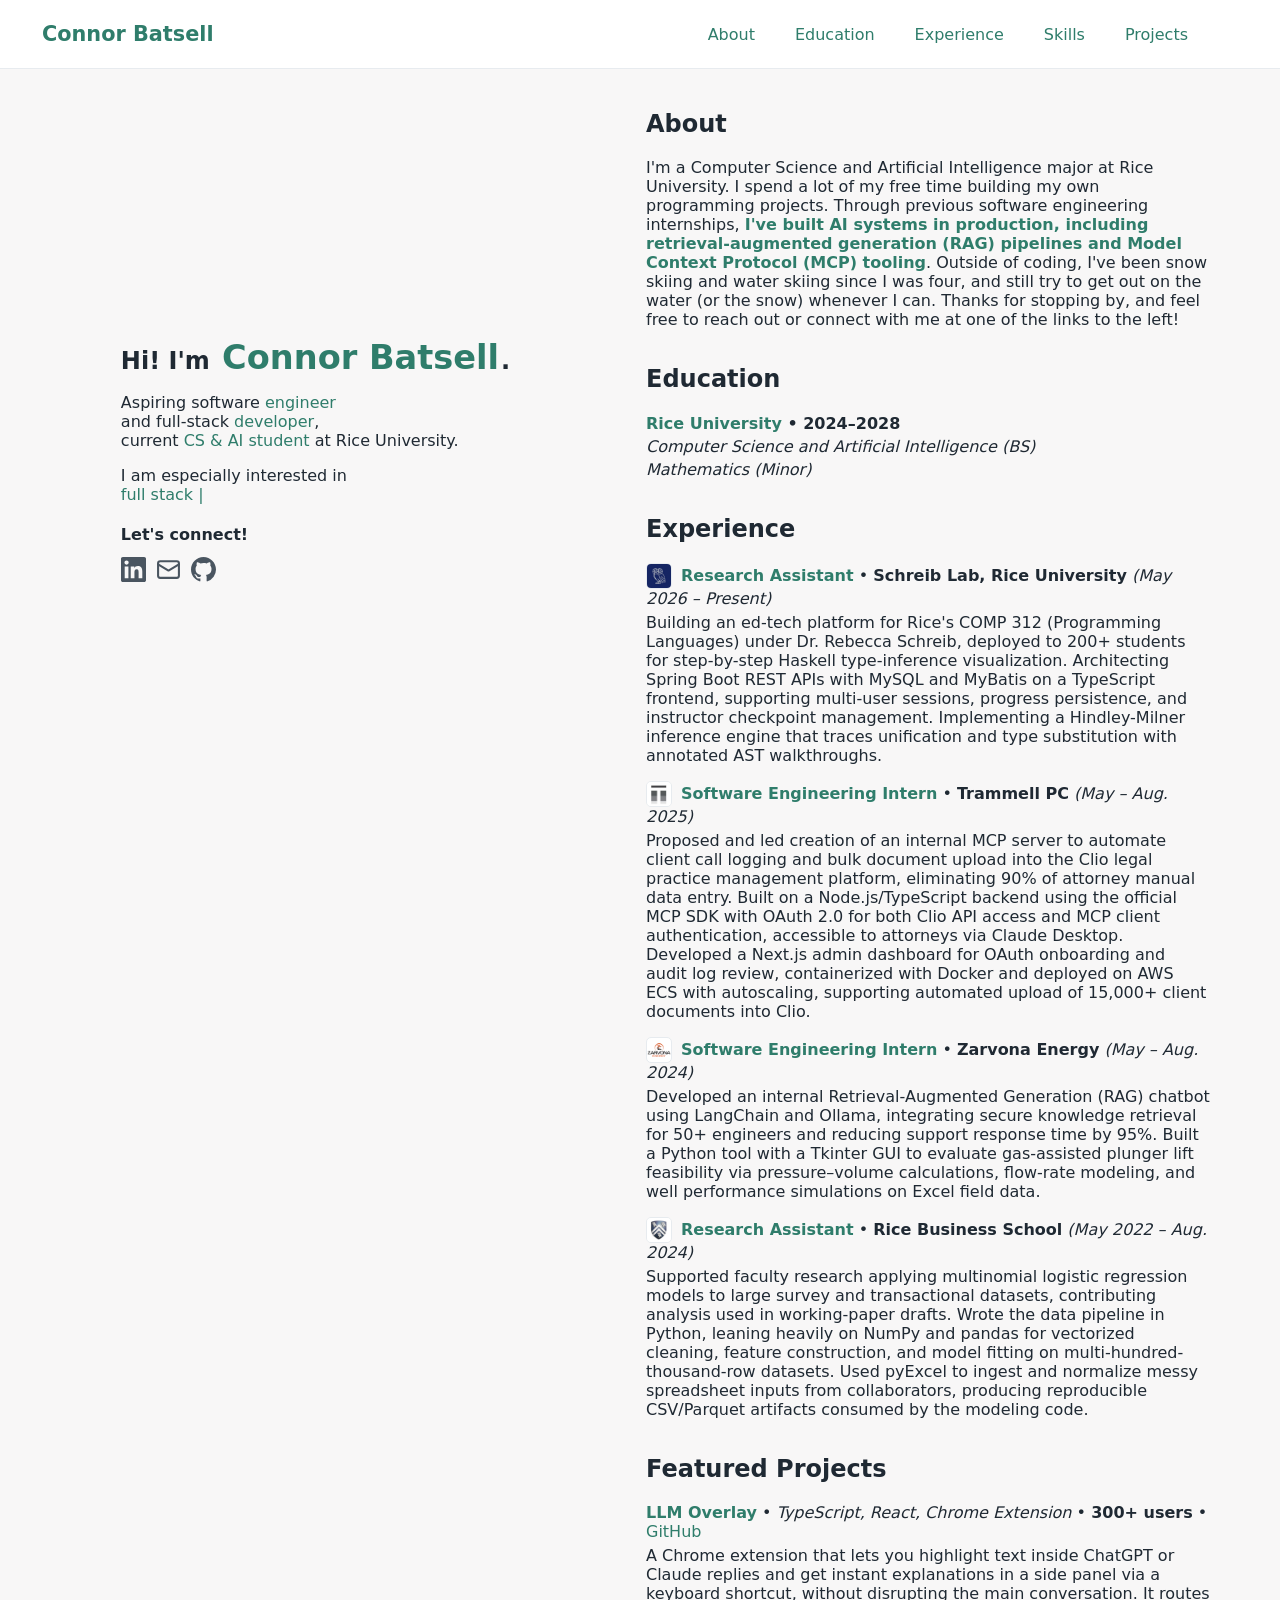
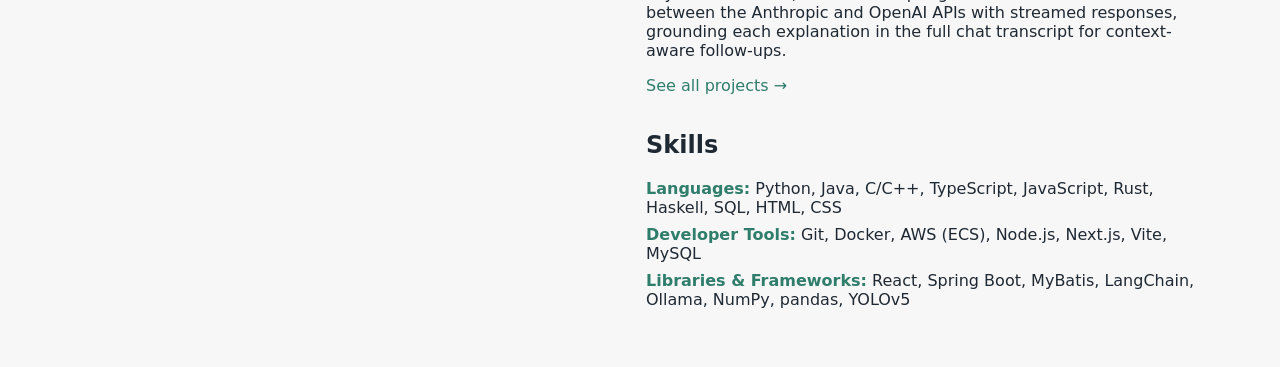
==== index.html @ bc302532 "Add company logos to experience entries" ====
<!DOCTYPE html>
<html lang="en">
<head>
  <meta charset="UTF-8" />
  <meta name="viewport" content="width=device-width, initial-scale=1.0" />
  <title>Connor Batsell</title>
  <meta name="description" content="Connor Batsell. Software Engineer. Computer Science and Artificial Intelligence at Rice University." />
  <link rel="stylesheet" href="style.css" />
</head>
<body>
  <header class="site-header">
    <a href="index.html" class="brand">Connor Batsell</a>
    <nav class="site-nav">
      <a href="#about">About</a>
      <a href="#education">Education</a>
      <a href="#experience">Experience</a>
      <a href="#skills">Skills</a>
      <a href="projects.html">Projects</a>
    </nav>
  </header>

  <div class="split">
    <aside class="intro">
      <section>
        <div>
          <h2 class="container">
            <span>Hi! I'm&nbsp;</span>
            <span class="highlighted-name">Connor Batsell</span>
            <span>.</span>
          </h2>
          <p>Aspiring software <span class="primary">engineer</span><br>and full-stack <span class="primary">developer</span>,<br>current <span class="primary">CS &amp; AI student</span> at Rice University.</p>
          <p>I am especially interested in<br><span id="typingAnimation" class="primary"></span><span class="typing-cursor">|</span></p>
          <h4>Let's connect!</h4>
          <div class="socials">
            <a href="https://www.linkedin.com/in/connor-batsell-a82759309/" target="_blank" rel="noopener" aria-label="LinkedIn" title="LinkedIn">
              <svg viewBox="0 0 24 24" fill="currentColor" aria-hidden="true"><path d="M20.45 20.45h-3.56v-5.57c0-1.33-.02-3.04-1.85-3.04-1.85 0-2.13 1.45-2.13 2.94v5.67H9.35V9h3.41v1.56h.05c.48-.9 1.64-1.85 3.37-1.85 3.6 0 4.27 2.37 4.27 5.46v6.28ZM5.34 7.43a2.06 2.06 0 1 1 0-4.13 2.06 2.06 0 0 1 0 4.13ZM7.12 20.45H3.56V9h3.56v11.45ZM22.22 0H1.77C.79 0 0 .77 0 1.73v20.54C0 23.23.79 24 1.77 24h20.45c.98 0 1.78-.77 1.78-1.73V1.73C24 .77 23.2 0 22.22 0Z"/></svg>
            </a>
            <a href="mailto:cb155@rice.edu" aria-label="Email" title="Email">
              <svg viewBox="0 0 24 24" fill="none" stroke="currentColor" stroke-width="2" stroke-linecap="round" stroke-linejoin="round" aria-hidden="true"><rect x="2" y="4" width="20" height="16" rx="2"/><path d="m22 7-10 6L2 7"/></svg>
            </a>
            <a href="https://github.com/ConnorBatsell" target="_blank" rel="noopener" aria-label="GitHub" title="GitHub">
              <svg viewBox="0 0 16 16" fill="currentColor" aria-hidden="true"><path d="M8 0C3.58 0 0 3.58 0 8c0 3.54 2.29 6.53 5.47 7.59.4.07.55-.17.55-.38 0-.19-.01-.82-.01-1.49-2.01.37-2.53-.49-2.69-.94-.09-.23-.48-.94-.82-1.13-.28-.15-.68-.52-.01-.53.63-.01 1.08.58 1.23.82.72 1.21 1.87.87 2.33.66.07-.52.28-.87.51-1.07-1.78-.2-3.64-.89-3.64-3.95 0-.87.31-1.59.82-2.15-.08-.2-.36-1.02.08-2.12 0 0 .67-.21 2.2.82a7.6 7.6 0 0 1 2-.27c.68 0 1.36.09 2 .27 1.53-1.04 2.2-.82 2.2-.82.44 1.1.16 1.92.08 2.12.51.56.82 1.27.82 2.15 0 3.07-1.87 3.75-3.65 3.95.29.25.54.73.54 1.48 0 1.07-.01 1.93-.01 2.2 0 .21.15.46.55.38A8.01 8.01 0 0 0 16 8c0-4.42-3.58-8-8-8Z"/></svg>
            </a>
          </div>
        </div>
      </section>
    </aside>

    <main class="content">
      <section id="about">
        <h2>About</h2>
        <p>I'm a Computer Science and Artificial Intelligence major at Rice University. I spend a lot of my free time building my own programming projects. Through previous software engineering internships, <span class="primary"><b>I've built AI systems in production, including retrieval-augmented generation (RAG) pipelines and Model Context Protocol (MCP) tooling</b></span>. Outside of coding, I've been snow skiing and water skiing since I was four, and still try to get out on the water (or the snow) whenever I can. Thanks for stopping by, and feel free to reach out or connect with me at one of the links to the left!</p>
      </section>

      <section id="education">
        <h2>Education</h2>
        <h4><span class="primary">Rice University</span> &bull; 2024–2028</h4>
        <p class="edu-degree"><em>Computer Science and Artificial Intelligence (BS)</em></p>
        <p class="edu-degree"><em>Mathematics (Minor)</em></p>
      </section>

      <section id="experience">
        <h2>Experience</h2>

        <h4 class="inline"><img class="exp-logo" src="images/logo-ricecs.png" alt="Rice Computer Science logo" /><span class="primary-bold">Research Assistant</span></h4>
        <span class="inline"> &bull; <span class="bold">Schreib Lab, Rice University</span> <i>(May 2026 – Present)</i></span>
        <p class="desc">Building an ed-tech platform for Rice's COMP 312 (Programming Languages) under Dr. Rebecca Schreib, deployed to 200+ students for step-by-step Haskell type-inference visualization. Architecting Spring Boot REST APIs with MySQL and MyBatis on a TypeScript frontend, supporting multi-user sessions, progress persistence, and instructor checkpoint management. Implementing a Hindley-Milner inference engine that traces unification and type substitution with annotated AST walkthroughs.</p>

        <h4 class="inline"><img class="exp-logo" src="images/logo-trammell.png" alt="Trammell PC logo" /><span class="primary-bold">Software Engineering Intern</span></h4>
        <span class="inline"> &bull; <span class="bold">Trammell PC</span> <i>(May – Aug. 2025)</i></span>
        <p class="desc">Proposed and led creation of an internal MCP server to automate client call logging and bulk document upload into the Clio legal practice management platform, eliminating 90% of attorney manual data entry. Built on a Node.js/TypeScript backend using the official MCP SDK with OAuth 2.0 for both Clio API access and MCP client authentication, accessible to attorneys via Claude Desktop. Developed a Next.js admin dashboard for OAuth onboarding and audit log review, containerized with Docker and deployed on AWS ECS with autoscaling, supporting automated upload of 15,000+ client documents into Clio.</p>

        <h4 class="inline"><img class="exp-logo" src="images/ZarvonaEnergy%20Logo.avif" alt="Zarvona Energy logo" /><span class="primary-bold">Software Engineering Intern</span></h4>
        <span class="inline"> &bull; <span class="bold">Zarvona Energy</span> <i>(May – Aug. 2024)</i></span>
        <p class="desc">Developed an internal Retrieval-Augmented Generation (RAG) chatbot using LangChain and Ollama, integrating secure knowledge retrieval for 50+ engineers and reducing support response time by 95%. Built a Python tool with a Tkinter GUI to evaluate gas-assisted plunger lift feasibility via pressure–volume calculations, flow-rate modeling, and well performance simulations on Excel field data.</p>

        <h4 class="inline"><img class="exp-logo" src="images/logo-ricebiz.png" alt="Rice Business School logo" /><span class="primary-bold">Research Assistant</span></h4>
        <span class="inline"> &bull; <span class="bold">Rice Business School</span> <i>(May 2022 – Aug. 2024)</i></span>
        <p class="desc">Supported faculty research applying multinomial logistic regression models to large survey and transactional datasets, contributing analysis used in working-paper drafts. Wrote the data pipeline in Python, leaning heavily on NumPy and pandas for vectorized cleaning, feature construction, and model fitting on multi-hundred-thousand-row datasets. Used pyExcel to ingest and normalize messy spreadsheet inputs from collaborators, producing reproducible CSV/Parquet artifacts consumed by the modeling code.</p>
      </section>

      <section id="featured">
        <h2>Featured Projects</h2>

        <h4 class="inline"><span class="primary-bold">LLM Overlay</span></h4>
        <span class="inline"> &bull; <i>TypeScript, React, Chrome Extension</i> &bull; <span class="bold">300+ users</span> &bull; <a href="https://github.com/ConnorBatsell/LLMOverlay" target="_blank" rel="noopener">GitHub</a></span>
        <p class="desc">A Chrome extension that lets you highlight text inside ChatGPT or Claude replies and get instant explanations in a side panel via a keyboard shortcut, without disrupting the main conversation. It routes between the Anthropic and OpenAI APIs with streamed responses, grounding each explanation in the full chat transcript for context-aware follow-ups.</p>

        <p><a class="featured-all" href="projects.html">See all projects &rarr;</a></p>
      </section>

      <section id="skills">
        <h2>Skills</h2>
        <p class="skill"><span class="primary-bold">Languages:</span> Python, Java, C/C++, TypeScript, JavaScript, Rust, Haskell, SQL, HTML, CSS</p>
        <p class="skill"><span class="primary-bold">Developer Tools:</span> Git, Docker, AWS (ECS), Node.js, Next.js, Vite, MySQL</p>
        <p class="skill"><span class="primary-bold">Libraries &amp; Frameworks:</span> React, Spring Boot, MyBatis, LangChain, Ollama, NumPy, pandas, YOLOv5</p>
      </section>
    </main>
  </div>

  <script>
    var words = ["full stack development.", "backend systems.", "infrastructure.", "machine learning."];
    var wordIndex = 0;
    var typingSpeed = 115; // in milliseconds
    var deleteSpeed = 75; // in milliseconds
    var typingAnimation = document.getElementById("typingAnimation");
    var isTyping = true;

    function typeWriter() {
      if (isTyping) {
        var word = words[wordIndex];
        var i = 0;
        var typingInterval = setInterval(function() {
          typingAnimation.innerHTML += word.charAt(i);
          i++;
          if (i > word.length) {
            clearInterval(typingInterval);
            isTyping = false;
            setTimeout(deleteWord, 1000); // hold for 1 second
          }
        }, typingSpeed);
      }
    }

    function deleteWord() {
      var word = words[wordIndex];
      var i = word.length - 1;
      var deleteInterval = setInterval(function() {
        var currentText = typingAnimation.innerHTML;
        typingAnimation.innerHTML = currentText.slice(0, -1);
        i--;
        if (i < 0) {
          clearInterval(deleteInterval);
          wordIndex = (wordIndex + 1) % words.length;
          isTyping = true;
          setTimeout(typeWriter, 200); // delay before typing next word
        }
      }, deleteSpeed);
    }

    typeWriter(); // start typing animation initially
  </script>
</body>
</html>
---- style.css ----
:root {
  /* Same palette as before — only the coloring differs from Jack's site. */
  --background-color: #f8f7f7;
  --header-bg-color: #ffffff;
  --primary-color: #2f7d6b;
  --primary-soft: #e9f4f0;
  --text: #1f2933;
  --muted: #677586;
  --rule: #e7ebef;
}

* { box-sizing: border-box; }
html, body { margin: 0; padding: 0; }
html { scroll-behavior: smooth; scroll-padding-top: 110px; }

body {
  font-family: system-ui, -apple-system, BlinkMacSystemFont, 'Segoe UI', Roboto, Oxygen, Ubuntu, Cantarell, 'Open Sans', 'Helvetica Neue', sans-serif;
  background-color: var(--background-color);
  color: var(--text);
}

/* --- Fixed header --- */
.site-header {
  background-color: var(--header-bg-color);
  color: var(--primary-color);
  padding: 22px;
  display: flex;
  justify-content: space-between;
  align-items: center;
  position: fixed;
  top: 0;
  width: 100%;
  z-index: 1000;
  border-bottom: 1px solid var(--rule);
}

.brand {
  color: var(--primary-color);
  text-decoration: none;
  font-weight: bold;
  font-size: 1.3em;
  padding: 0 20px;
}

.site-nav {
  display: flex;
  align-items: center;
  margin-right: 50px;
}

.site-nav a {
  color: var(--primary-color);
  text-decoration: none;
  padding: 0 20px;
  transition: all 0.3s ease;
}

.site-nav a:hover { opacity: 0.65; }
.site-nav a.active { font-weight: bold; }

/* --- Split layout --- */
.split {
  display: flex;
  flex-direction: row;
  justify-content: center;
  align-items: center;
  overflow: hidden;
}

.intro {
  flex: 1;
  display: flex;
  flex-direction: column;
  align-items: center;
  justify-content: center;
  position: fixed;
  top: 0;
  left: 0;
  bottom: 0;
  width: 45%;
  overflow: auto;
  padding-left: 55px;
  white-space: nowrap;
}

.content {
  flex: 1;
  overflow-y: auto;
  padding: 0 20px;
  margin-left: 45%;
}

section { padding: 50px; }

/* --- Intro panel --- */
.container {
  display: flex;
  align-items: baseline;
  margin-bottom: 0;
}

.highlighted-name {
  font-size: 1.4em;
  font-weight: bold;
  color: var(--primary-color);
  padding-left: 4px;
  padding-right: 2px;
}

.primary { color: var(--primary-color); }

.typing-cursor {
  color: var(--primary-color);
  animation: blink 1s step-end infinite;
}

@keyframes blink {
  50% { opacity: 0; }
}

.socials {
  margin-top: -8px;
  display: flex;
}

.socials a {
  display: inline-flex;
  align-items: center;
  color: #4a5560;
  margin-right: 10px;
  transition: color 0.2s ease, transform 0.2s ease;
}

.socials a:hover {
  color: var(--primary-color);
  transform: translateY(-2px);
}

.socials svg { width: 25px; height: 25px; }

/* --- Right-column content --- */
.content h2 { color: var(--text); }
.content #about h2 { margin-top: 60px; }
.content #education h2,
.content #experience h2,
.content #skills h2,
.content #featured h2 { margin-top: -80px; }

.content p { line-height: normal; }

/* Inline job / education headers, matching the reference site. */
.inline { display: inline; }
.primary-bold { color: var(--primary-color); font-weight: bold; }
.bold { font-weight: bold; }
.desc { margin-top: 5px; }

.exp-logo {
  width: 26px;
  height: 26px;
  object-fit: cover;
  border-radius: 5px;
  border: 1px solid var(--rule);
  vertical-align: middle;
  margin-right: 9px;
  background: #fff;
}

.edu-degree { margin-top: -17px; }
.edu-degree + .edu-degree { margin-top: -12px; }

.skill { margin: 0 0 8px; }

/* --- Featured projects (main page) --- */
.featured-all {
  color: var(--primary-color);
  font-weight: 500;
  text-decoration: none;
  border-bottom: 1px solid transparent;
  transition: border-color 0.18s ease;
}
.featured-all:hover { border-bottom-color: var(--primary-color); }

/* --- Projects page (same typography/spacing as the rest of the site) --- */
.page {
  max-width: 820px;
  margin: 0 auto;
  padding: 50px;
}

.page > section { padding: 60px 0 0; }
.page h2 { color: var(--text); margin-top: 0; }

.proj-year {
  font-size: 1.15em;
  font-weight: bold;
  color: var(--text);
  margin: 40px 0 12px;
  padding-bottom: 6px;
  border-bottom: 1px solid var(--rule);
}

.inline a {
  color: var(--primary-color);
  text-decoration: none;
  font-weight: 500;
  border-bottom: 1px solid transparent;
}
.inline a:hover { border-bottom-color: var(--primary-color); }

.shots { display: flex; gap: 12px; margin: 16px 0 28px; }
.shot { margin: 0; min-width: 0; }
.shot:first-child { flex: 1.7; }
.shot:last-child { flex: 1; }

.shot a {
  display: block;
  border-radius: 8px;
  overflow: hidden;
  border: 1px solid var(--rule);
  transition: border-color 0.18s ease, transform 0.18s ease;
}

.shot a:hover {
  border-color: var(--primary-color);
  transform: translateY(-1px);
}

.shot img {
  display: block;
  width: 100%;
  height: 190px;
  object-fit: cover;
  object-position: top;
}

.shot figcaption {
  margin-top: 7px;
  font-size: 0.78rem;
  color: var(--muted);
  text-align: center;
}

code {
  font-family: ui-monospace, SFMono-Regular, Menlo, monospace;
  font-size: 0.86em;
  background: var(--primary-soft);
  color: var(--primary-color);
  padding: 0.1em 0.4em;
  border-radius: 4px;
}

/* --- Responsive: stack the split on small screens --- */
@media (max-width: 900px) {
  .split { flex-direction: column; }
  .intro {
    position: static;
    width: 100%;
    align-items: flex-start;
    padding: 90px 20px 0;
    white-space: normal;
  }
  .content {
    margin-left: 0;
    width: 100%;
  }
  .content #about h2 { margin-top: 0; }
}

@media (max-width: 600px) {
  .site-header { padding: 16px; }
  .site-nav { margin-right: 0; flex-wrap: wrap; }
  .site-nav a { padding: 0 10px; }
  .brand { padding: 0 10px; }
  section { padding: 30px 20px; }
  .entry-head { flex-direction: column; gap: 6px; }
  .meta { white-space: normal; }
  .page { padding: 100px 18px 70px; }
}
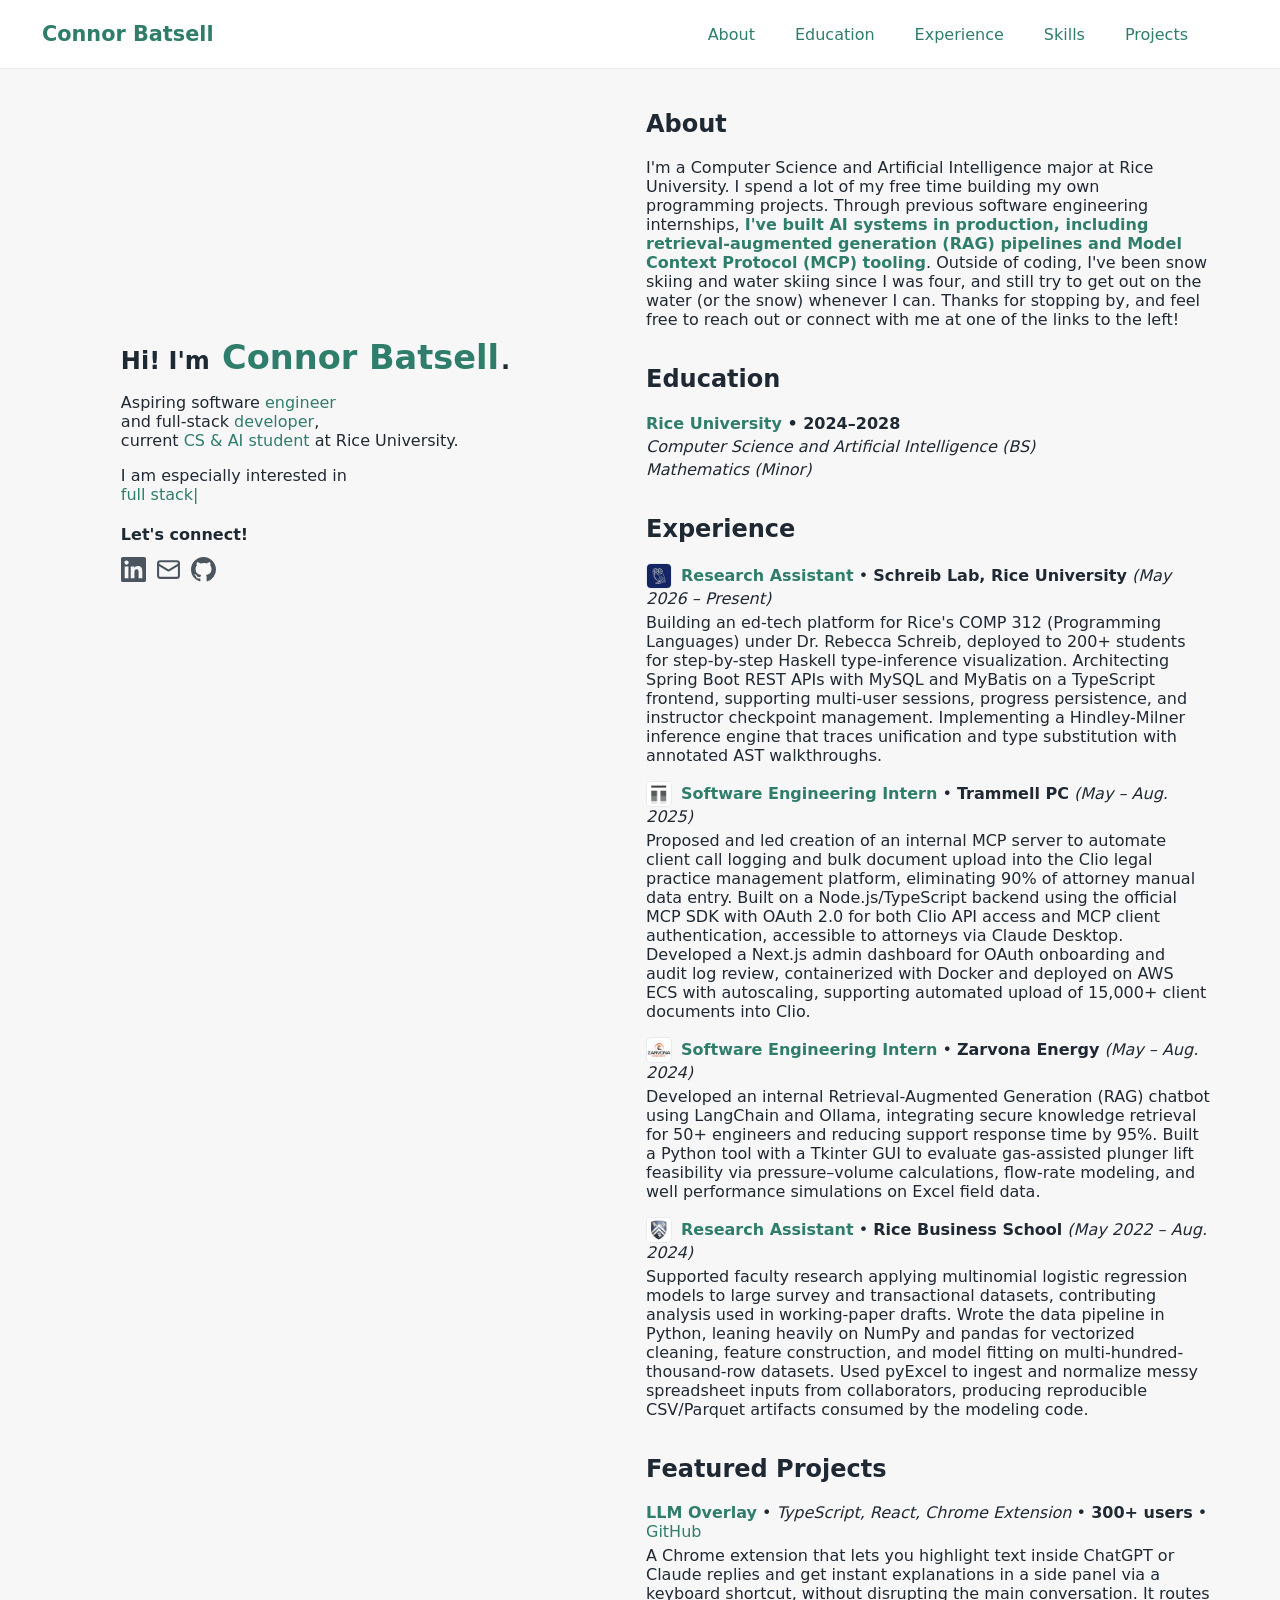
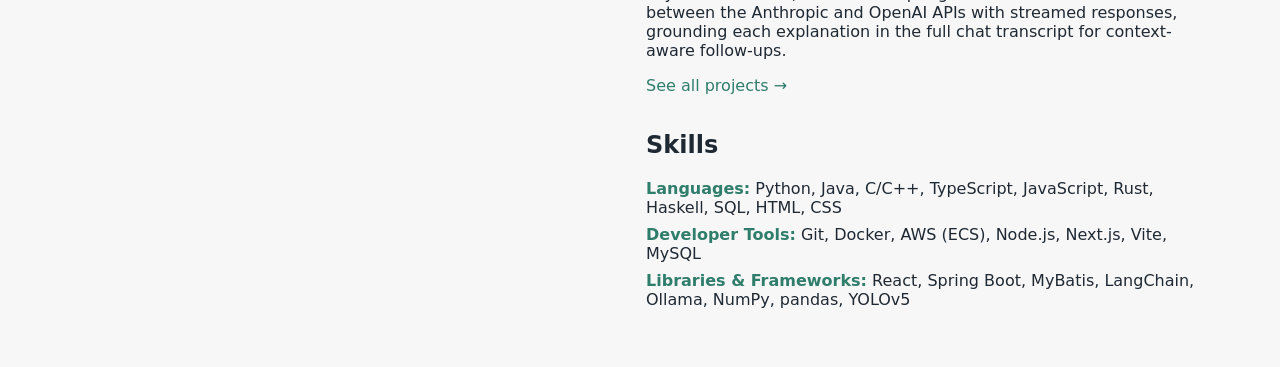
==== commit 126f9251: "Version stylesheet link to bust stale CSS cache for logo styling" ====
--- a/index.html
+++ b/index.html
@@ -5,7 +5,7 @@
   <meta name="viewport" content="width=device-width, initial-scale=1.0" />
   <title>Connor Batsell</title>
   <meta name="description" content="Connor Batsell. Software Engineer. Computer Science and Artificial Intelligence at Rice University." />
-  <link rel="stylesheet" href="style.css" />
+  <link rel="stylesheet" href="style.css?v=2" />
 </head>
 <body>
   <header class="site-header">
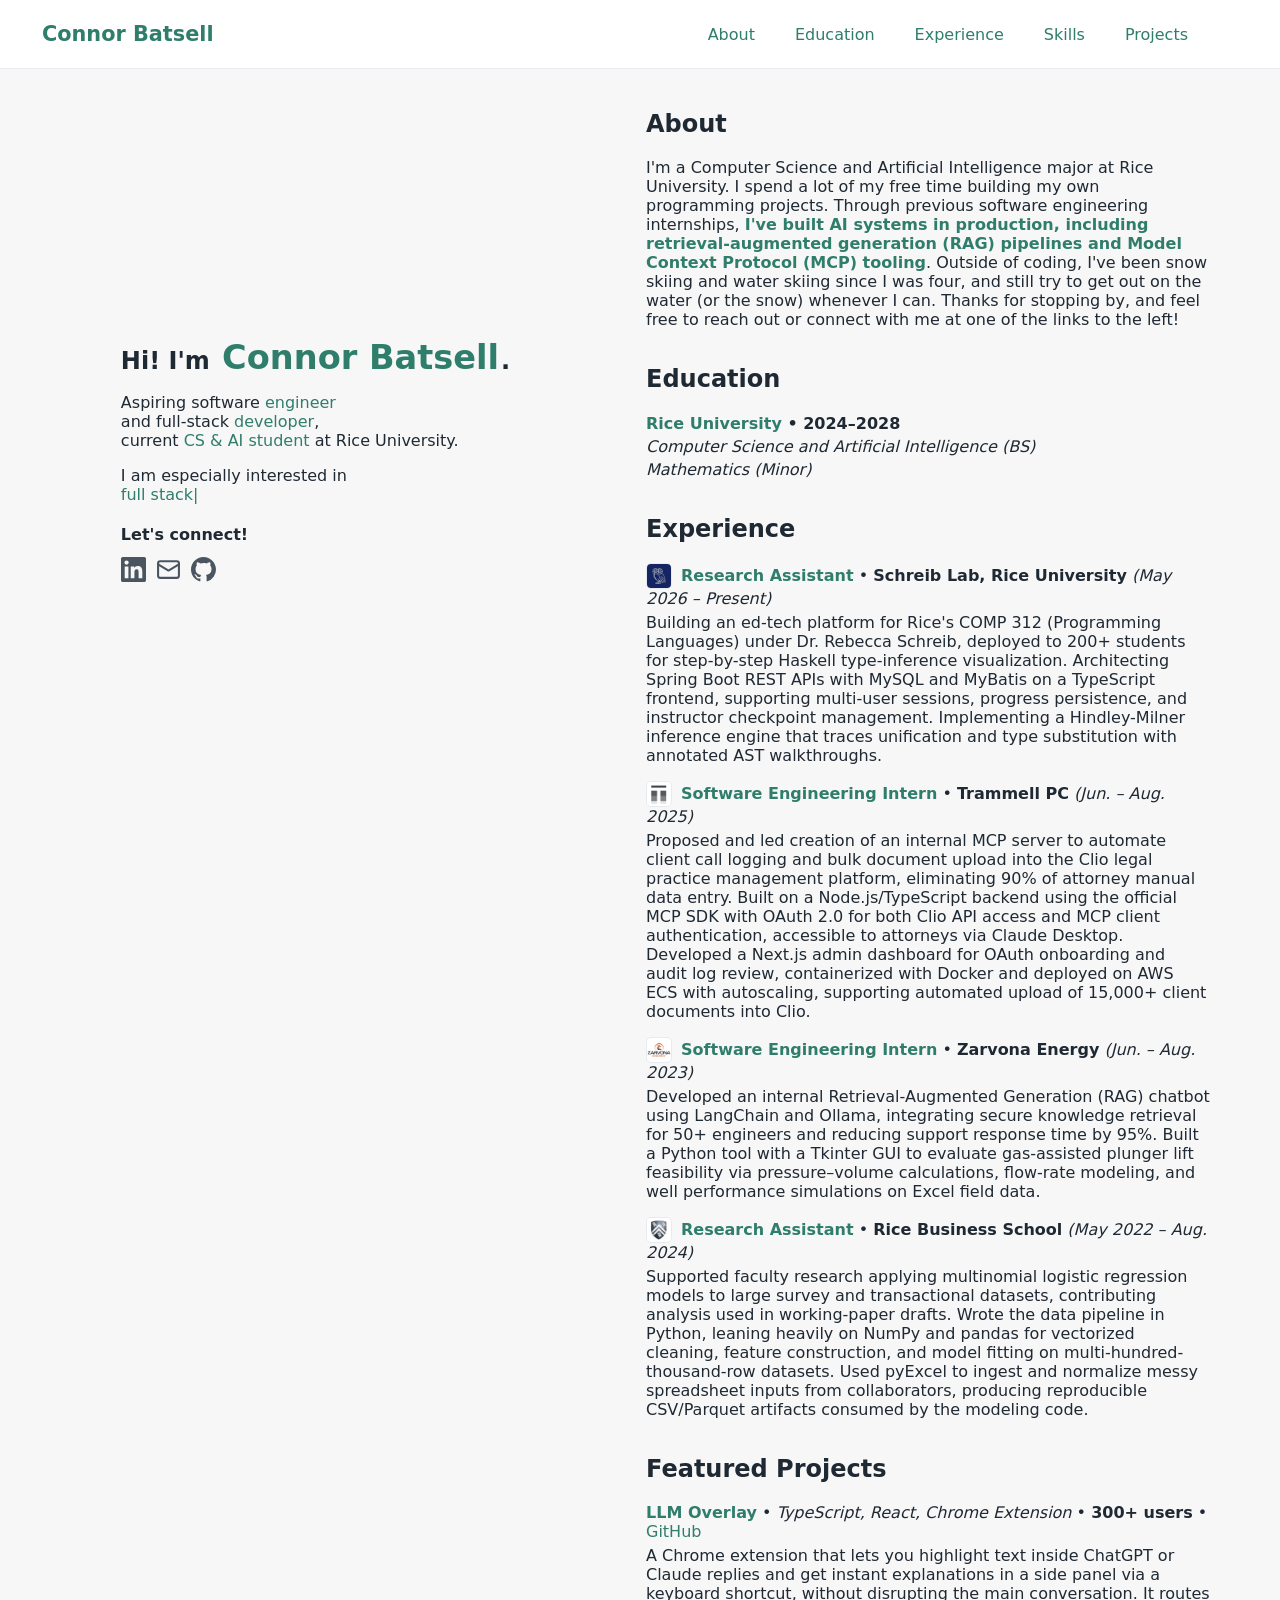
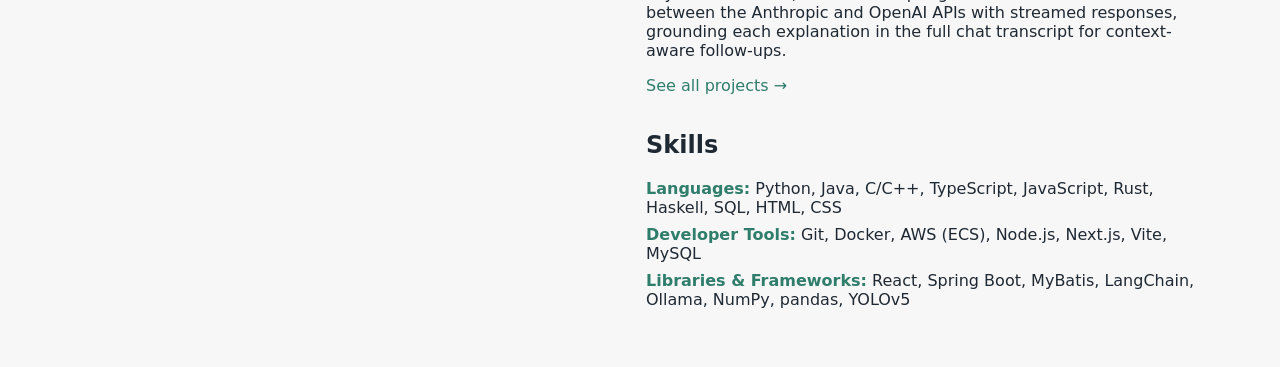
==== commit 78e41168: "Update internship date ranges for Trammell PC and Zarvona Energy" ====
--- a/index.html
+++ b/index.html
@@ -67,11 +67,11 @@
         <p class="desc">Building an ed-tech platform for Rice's COMP 312 (Programming Languages) under Dr. Rebecca Schreib, deployed to 200+ students for step-by-step Haskell type-inference visualization. Architecting Spring Boot REST APIs with MySQL and MyBatis on a TypeScript frontend, supporting multi-user sessions, progress persistence, and instructor checkpoint management. Implementing a Hindley-Milner inference engine that traces unification and type substitution with annotated AST walkthroughs.</p>
 
         <h4 class="inline"><img class="exp-logo" src="images/logo-trammell.png" alt="Trammell PC logo" /><span class="primary-bold">Software Engineering Intern</span></h4>
-        <span class="inline"> &bull; <span class="bold">Trammell PC</span> <i>(May – Aug. 2025)</i></span>
+        <span class="inline"> &bull; <span class="bold">Trammell PC</span> <i>(Jun. – Aug. 2025)</i></span>
         <p class="desc">Proposed and led creation of an internal MCP server to automate client call logging and bulk document upload into the Clio legal practice management platform, eliminating 90% of attorney manual data entry. Built on a Node.js/TypeScript backend using the official MCP SDK with OAuth 2.0 for both Clio API access and MCP client authentication, accessible to attorneys via Claude Desktop. Developed a Next.js admin dashboard for OAuth onboarding and audit log review, containerized with Docker and deployed on AWS ECS with autoscaling, supporting automated upload of 15,000+ client documents into Clio.</p>
 
         <h4 class="inline"><img class="exp-logo" src="images/ZarvonaEnergy%20Logo.avif" alt="Zarvona Energy logo" /><span class="primary-bold">Software Engineering Intern</span></h4>
-        <span class="inline"> &bull; <span class="bold">Zarvona Energy</span> <i>(May – Aug. 2024)</i></span>
+        <span class="inline"> &bull; <span class="bold">Zarvona Energy</span> <i>(Jun. – Aug. 2023)</i></span>
         <p class="desc">Developed an internal Retrieval-Augmented Generation (RAG) chatbot using LangChain and Ollama, integrating secure knowledge retrieval for 50+ engineers and reducing support response time by 95%. Built a Python tool with a Tkinter GUI to evaluate gas-assisted plunger lift feasibility via pressure–volume calculations, flow-rate modeling, and well performance simulations on Excel field data.</p>
 
         <h4 class="inline"><img class="exp-logo" src="images/logo-ricebiz.png" alt="Rice Business School logo" /><span class="primary-bold">Research Assistant</span></h4>
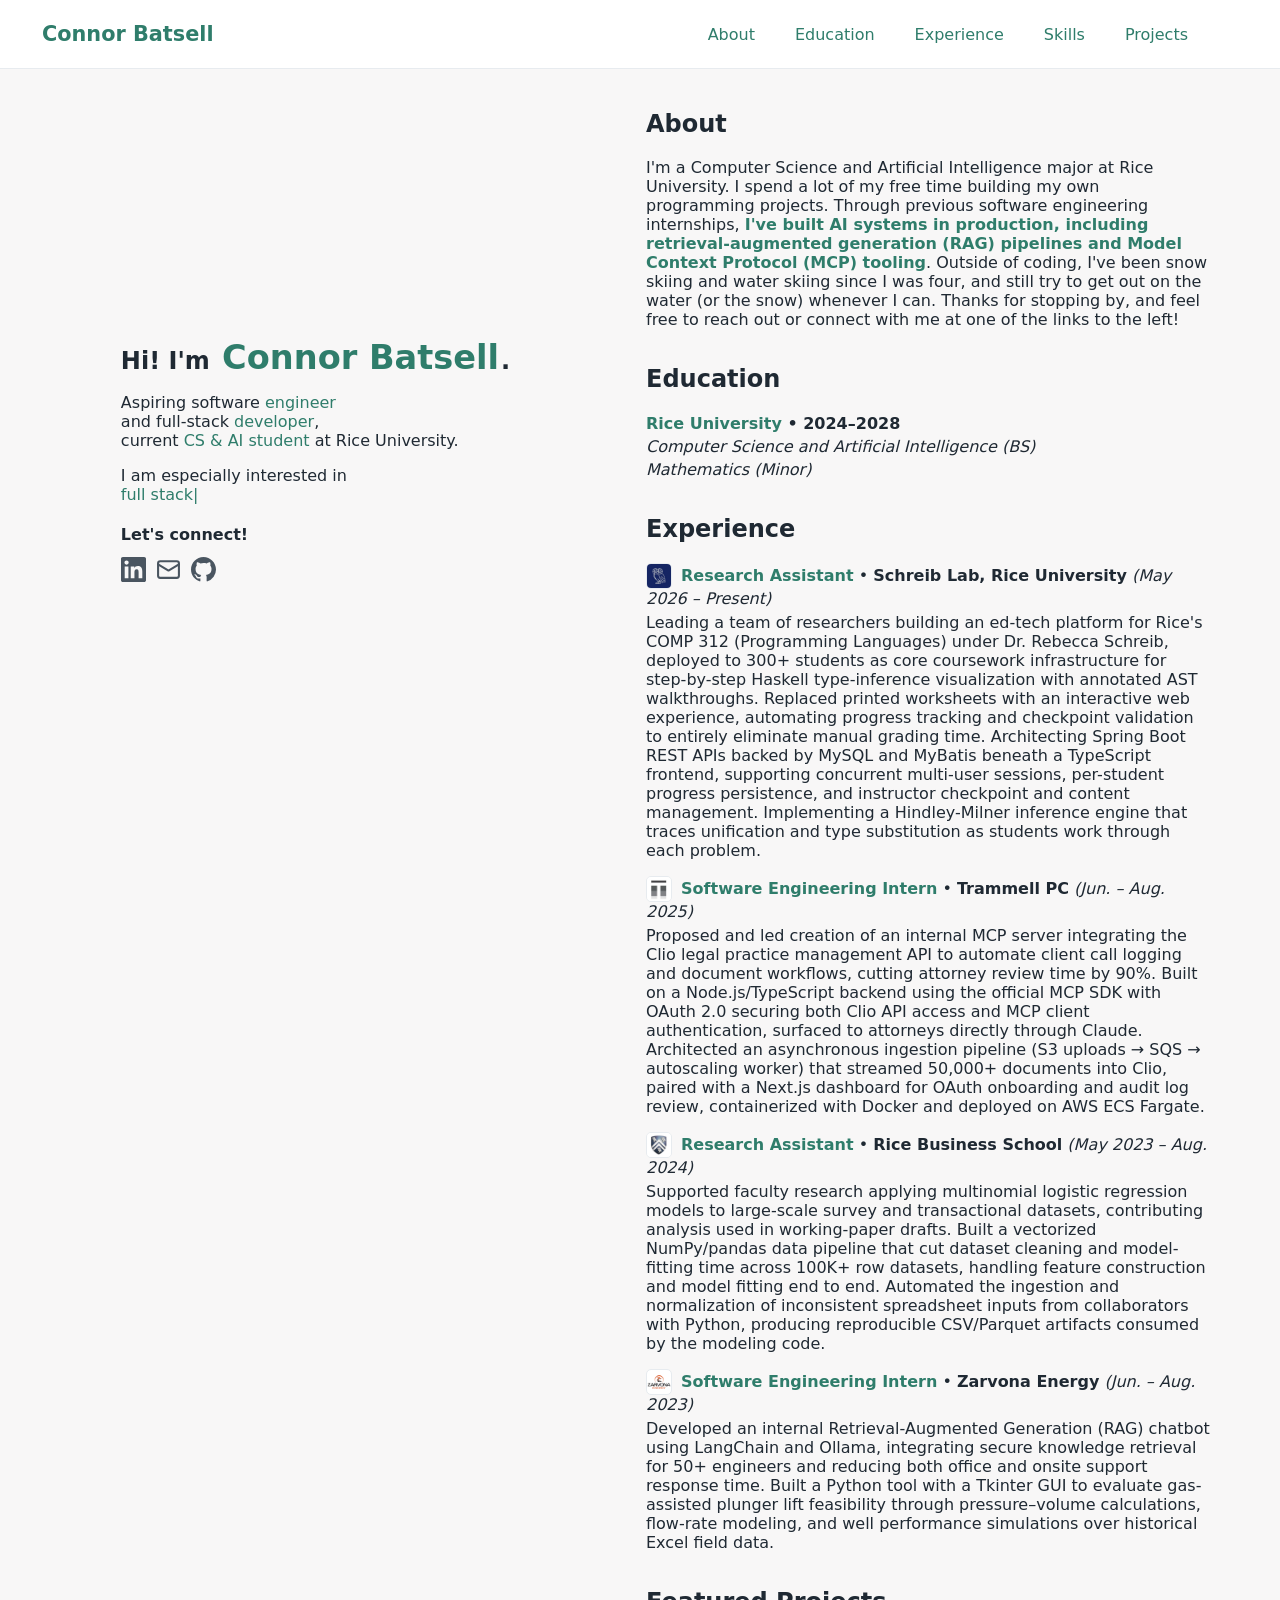
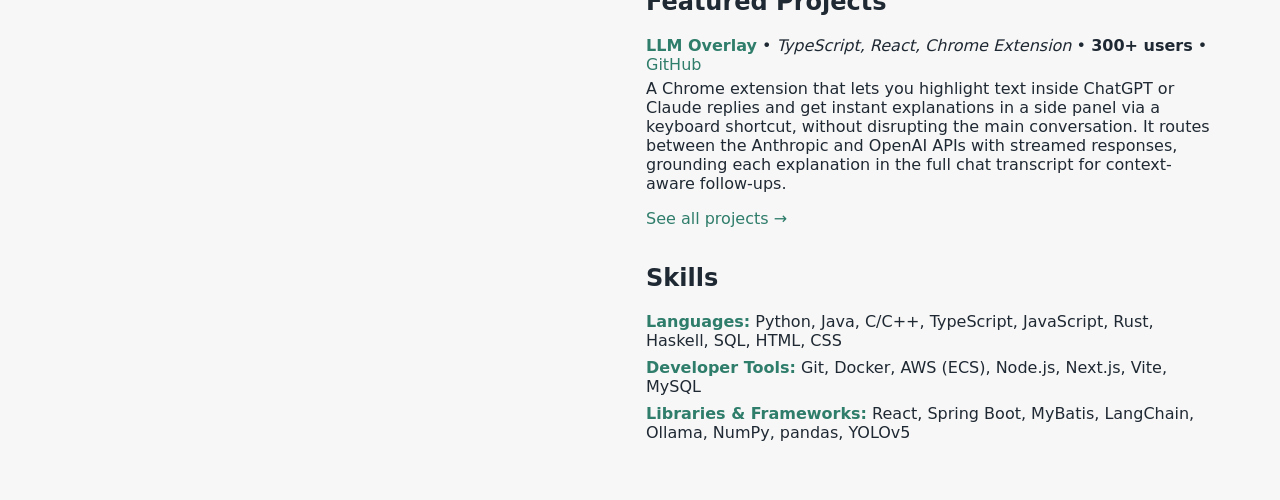
==== commit 599fabb3: "Align experience entries with resume; fix metrics, dates, and ordering" ====
--- a/index.html
+++ b/index.html
@@ -64,19 +64,19 @@
 
         <h4 class="inline"><img class="exp-logo" src="images/logo-ricecs.png" alt="Rice Computer Science logo" /><span class="primary-bold">Research Assistant</span></h4>
         <span class="inline"> &bull; <span class="bold">Schreib Lab, Rice University</span> <i>(May 2026 – Present)</i></span>
-        <p class="desc">Building an ed-tech platform for Rice's COMP 312 (Programming Languages) under Dr. Rebecca Schreib, deployed to 200+ students for step-by-step Haskell type-inference visualization. Architecting Spring Boot REST APIs with MySQL and MyBatis on a TypeScript frontend, supporting multi-user sessions, progress persistence, and instructor checkpoint management. Implementing a Hindley-Milner inference engine that traces unification and type substitution with annotated AST walkthroughs.</p>
+        <p class="desc">Leading a team of researchers building an ed-tech platform for Rice's COMP 312 (Programming Languages) under Dr. Rebecca Schreib, deployed to 300+ students as core coursework infrastructure for step-by-step Haskell type-inference visualization with annotated AST walkthroughs. Replaced printed worksheets with an interactive web experience, automating progress tracking and checkpoint validation to entirely eliminate manual grading time. Architecting Spring Boot REST APIs backed by MySQL and MyBatis beneath a TypeScript frontend, supporting concurrent multi-user sessions, per-student progress persistence, and instructor checkpoint and content management. Implementing a Hindley-Milner inference engine that traces unification and type substitution as students work through each problem.</p>
 
         <h4 class="inline"><img class="exp-logo" src="images/logo-trammell.png" alt="Trammell PC logo" /><span class="primary-bold">Software Engineering Intern</span></h4>
         <span class="inline"> &bull; <span class="bold">Trammell PC</span> <i>(Jun. – Aug. 2025)</i></span>
-        <p class="desc">Proposed and led creation of an internal MCP server to automate client call logging and bulk document upload into the Clio legal practice management platform, eliminating 90% of attorney manual data entry. Built on a Node.js/TypeScript backend using the official MCP SDK with OAuth 2.0 for both Clio API access and MCP client authentication, accessible to attorneys via Claude Desktop. Developed a Next.js admin dashboard for OAuth onboarding and audit log review, containerized with Docker and deployed on AWS ECS with autoscaling, supporting automated upload of 15,000+ client documents into Clio.</p>
+        <p class="desc">Proposed and led creation of an internal MCP server integrating the Clio legal practice management API to automate client call logging and document workflows, cutting attorney review time by 90%. Built on a Node.js/TypeScript backend using the official MCP SDK with OAuth 2.0 securing both Clio API access and MCP client authentication, surfaced to attorneys directly through Claude. Architected an asynchronous ingestion pipeline (S3 uploads → SQS → autoscaling worker) that streamed 50,000+ documents into Clio, paired with a Next.js dashboard for OAuth onboarding and audit log review, containerized with Docker and deployed on AWS ECS Fargate.</p>
+
+        <h4 class="inline"><img class="exp-logo" src="images/logo-ricebiz.png" alt="Rice Business School logo" /><span class="primary-bold">Research Assistant</span></h4>
+        <span class="inline"> &bull; <span class="bold">Rice Business School</span> <i>(May 2023 – Aug. 2024)</i></span>
+        <p class="desc">Supported faculty research applying multinomial logistic regression models to large-scale survey and transactional datasets, contributing analysis used in working-paper drafts. Built a vectorized NumPy/pandas data pipeline that cut dataset cleaning and model-fitting time across 100K+ row datasets, handling feature construction and model fitting end to end. Automated the ingestion and normalization of inconsistent spreadsheet inputs from collaborators with Python, producing reproducible CSV/Parquet artifacts consumed by the modeling code.</p>
 
         <h4 class="inline"><img class="exp-logo" src="images/ZarvonaEnergy%20Logo.avif" alt="Zarvona Energy logo" /><span class="primary-bold">Software Engineering Intern</span></h4>
         <span class="inline"> &bull; <span class="bold">Zarvona Energy</span> <i>(Jun. – Aug. 2023)</i></span>
-        <p class="desc">Developed an internal Retrieval-Augmented Generation (RAG) chatbot using LangChain and Ollama, integrating secure knowledge retrieval for 50+ engineers and reducing support response time by 95%. Built a Python tool with a Tkinter GUI to evaluate gas-assisted plunger lift feasibility via pressure–volume calculations, flow-rate modeling, and well performance simulations on Excel field data.</p>
-
-        <h4 class="inline"><img class="exp-logo" src="images/logo-ricebiz.png" alt="Rice Business School logo" /><span class="primary-bold">Research Assistant</span></h4>
-        <span class="inline"> &bull; <span class="bold">Rice Business School</span> <i>(May 2022 – Aug. 2024)</i></span>
-        <p class="desc">Supported faculty research applying multinomial logistic regression models to large survey and transactional datasets, contributing analysis used in working-paper drafts. Wrote the data pipeline in Python, leaning heavily on NumPy and pandas for vectorized cleaning, feature construction, and model fitting on multi-hundred-thousand-row datasets. Used pyExcel to ingest and normalize messy spreadsheet inputs from collaborators, producing reproducible CSV/Parquet artifacts consumed by the modeling code.</p>
+        <p class="desc">Developed an internal Retrieval-Augmented Generation (RAG) chatbot using LangChain and Ollama, integrating secure knowledge retrieval for 50+ engineers and reducing both office and onsite support response time. Built a Python tool with a Tkinter GUI to evaluate gas-assisted plunger lift feasibility through pressure–volume calculations, flow-rate modeling, and well performance simulations over historical Excel field data.</p>
       </section>
 
       <section id="featured">
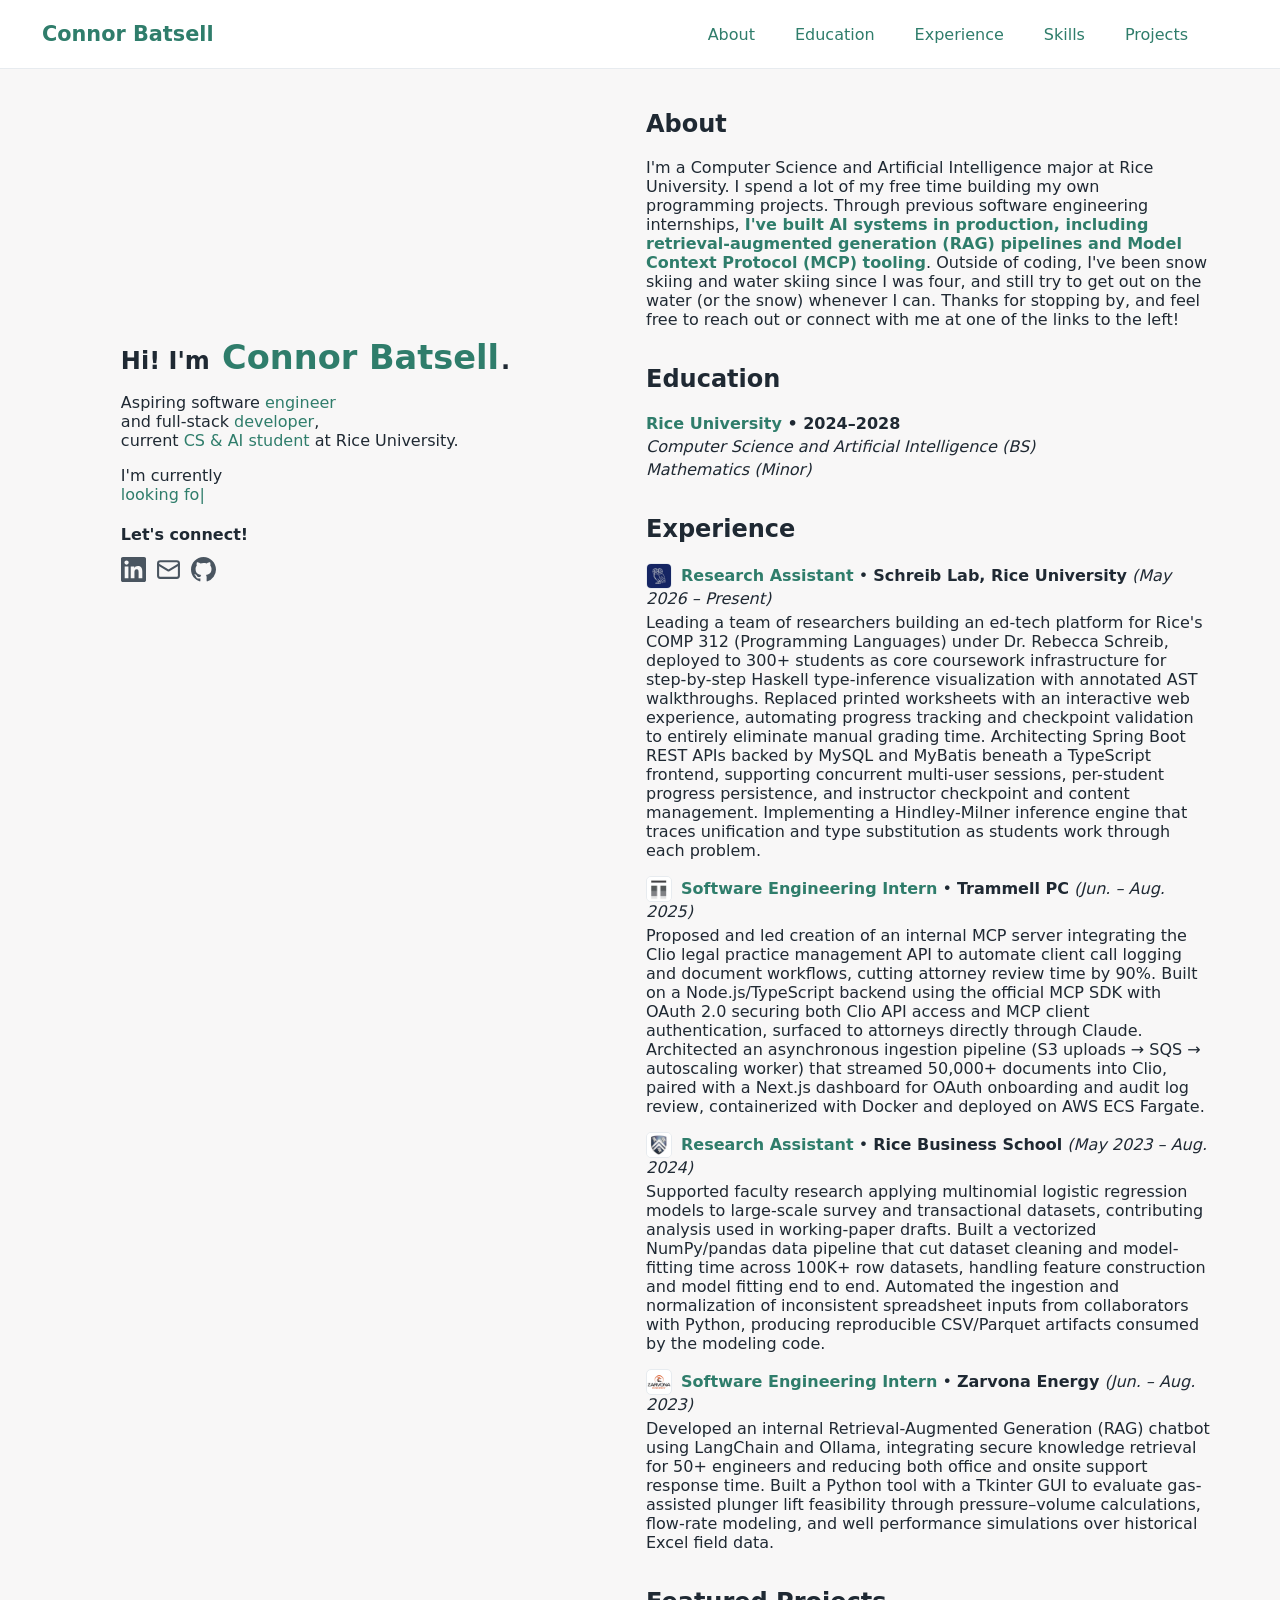
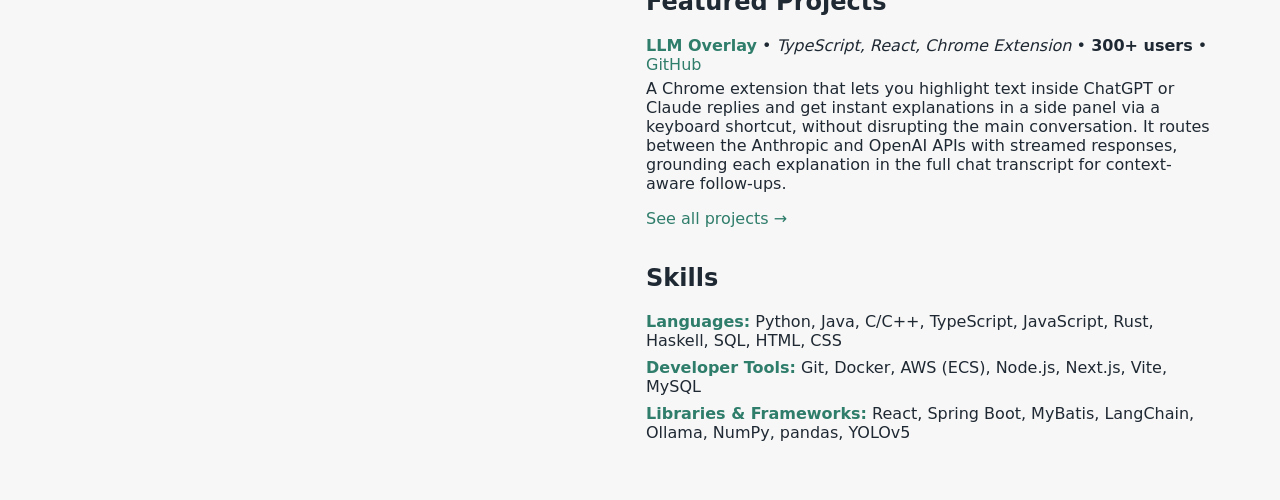
==== commit 70cc446a: "Update intro cycle to internship availability" ====
--- a/index.html
+++ b/index.html
@@ -29,7 +29,7 @@
             <span>.</span>
           </h2>
           <p>Aspiring software <span class="primary">engineer</span><br>and full-stack <span class="primary">developer</span>,<br>current <span class="primary">CS &amp; AI student</span> at Rice University.</p>
-          <p>I am especially interested in<br><span id="typingAnimation" class="primary"></span><span class="typing-cursor">|</span></p>
+          <p>I'm currently<br><span id="typingAnimation" class="primary"></span><span class="typing-cursor">|</span></p>
           <h4>Let's connect!</h4>
           <div class="socials">
             <a href="https://www.linkedin.com/in/connor-batsell-a82759309/" target="_blank" rel="noopener" aria-label="LinkedIn" title="LinkedIn">
@@ -99,7 +99,7 @@
   </div>
 
   <script>
-    var words = ["full stack development.", "backend systems.", "infrastructure.", "machine learning."];
+    var words = ["looking for Fall ’26, Spring ’27, & Summer ’27 internships."];
     var wordIndex = 0;
     var typingSpeed = 115; // in milliseconds
     var deleteSpeed = 75; // in milliseconds
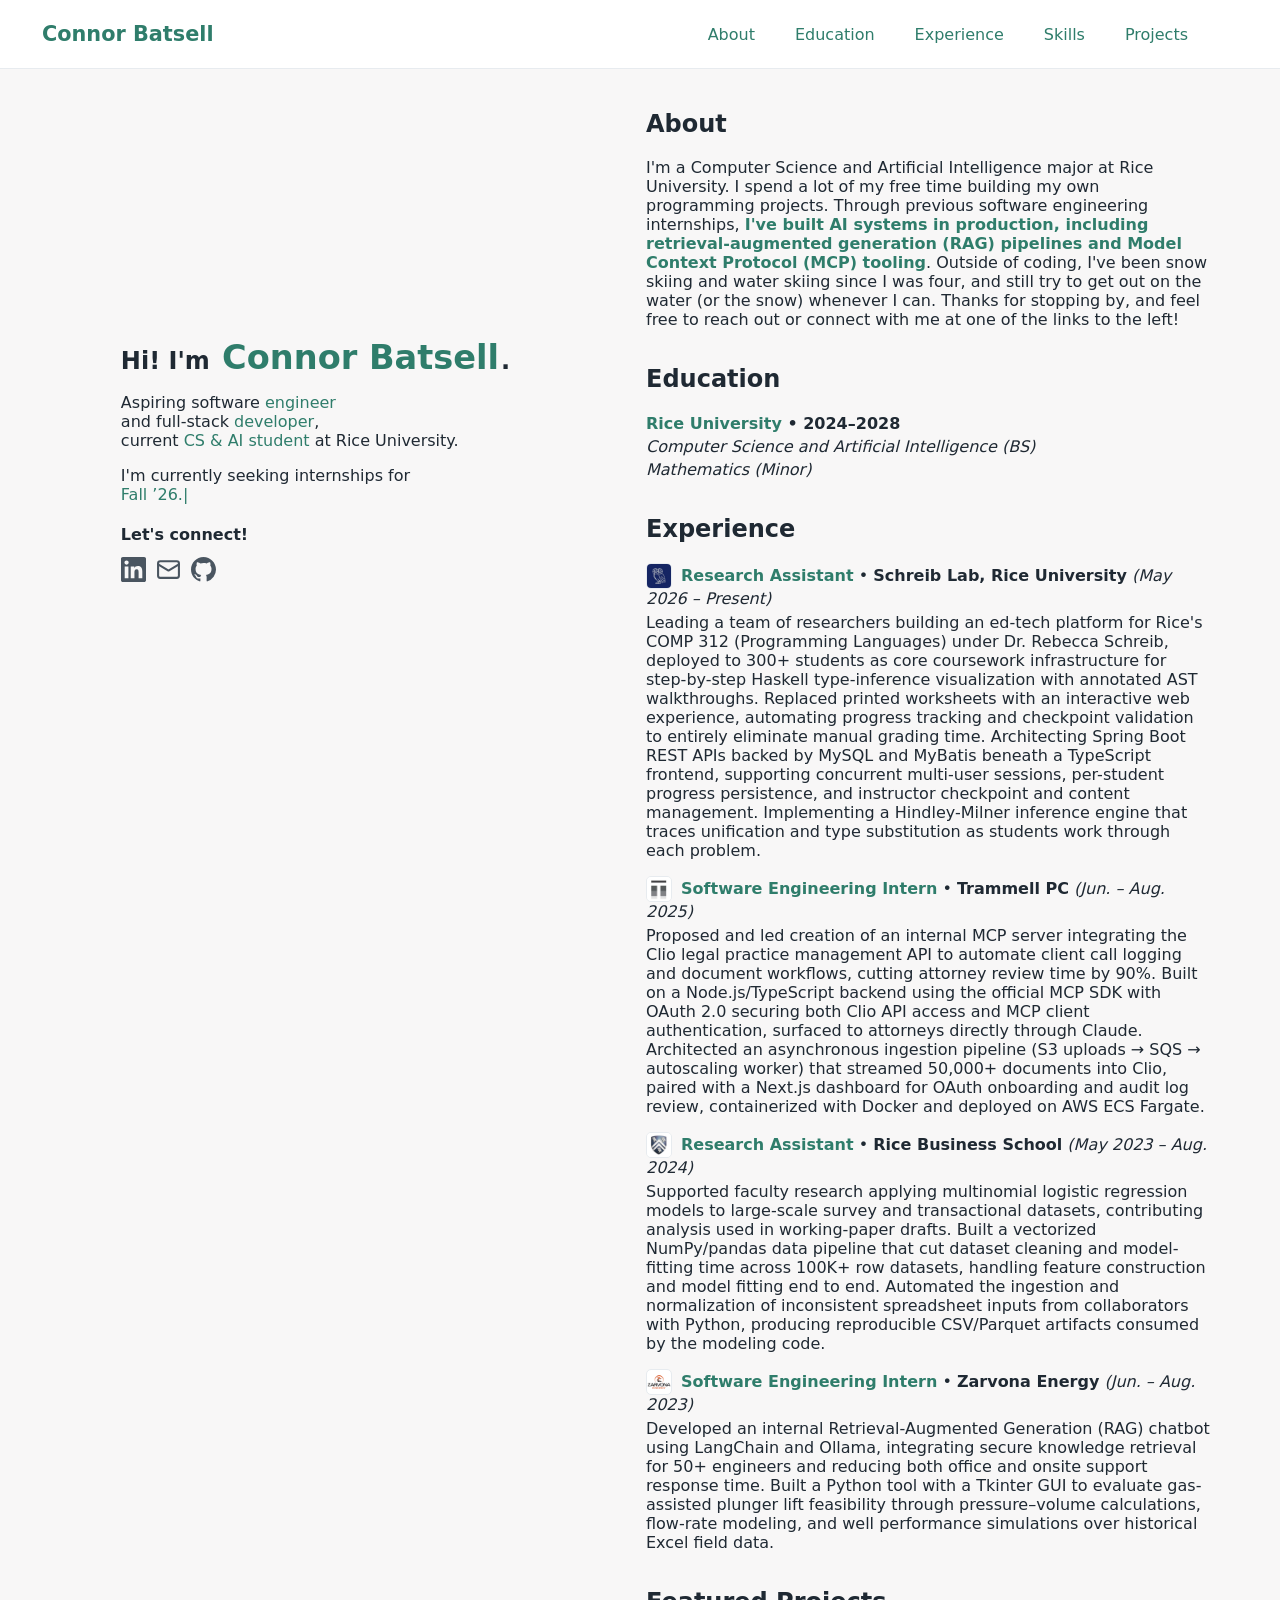
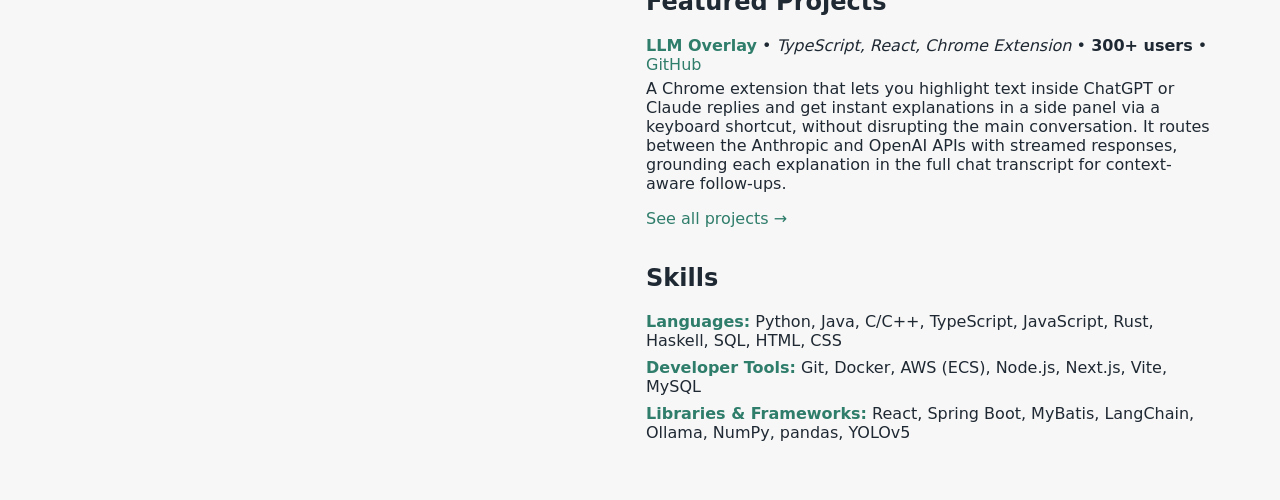
==== commit 614ef170: "Cycle bare season phrases in intro typing animation" ====
--- a/index.html
+++ b/index.html
@@ -29,7 +29,7 @@
             <span>.</span>
           </h2>
           <p>Aspiring software <span class="primary">engineer</span><br>and full-stack <span class="primary">developer</span>,<br>current <span class="primary">CS &amp; AI student</span> at Rice University.</p>
-          <p>I'm currently<br><span id="typingAnimation" class="primary"></span><span class="typing-cursor">|</span></p>
+          <p>I'm currently seeking internships for<br><span id="typingAnimation" class="primary"></span><span class="typing-cursor">|</span></p>
           <h4>Let's connect!</h4>
           <div class="socials">
             <a href="https://www.linkedin.com/in/connor-batsell-a82759309/" target="_blank" rel="noopener" aria-label="LinkedIn" title="LinkedIn">
@@ -99,7 +99,7 @@
   </div>
 
   <script>
-    var words = ["looking for Fall ’26, Spring ’27, & Summer ’27 internships."];
+    var words = ["Fall ’26.", "Spring ’27.", "Summer ’27."];
     var wordIndex = 0;
     var typingSpeed = 115; // in milliseconds
     var deleteSpeed = 75; // in milliseconds
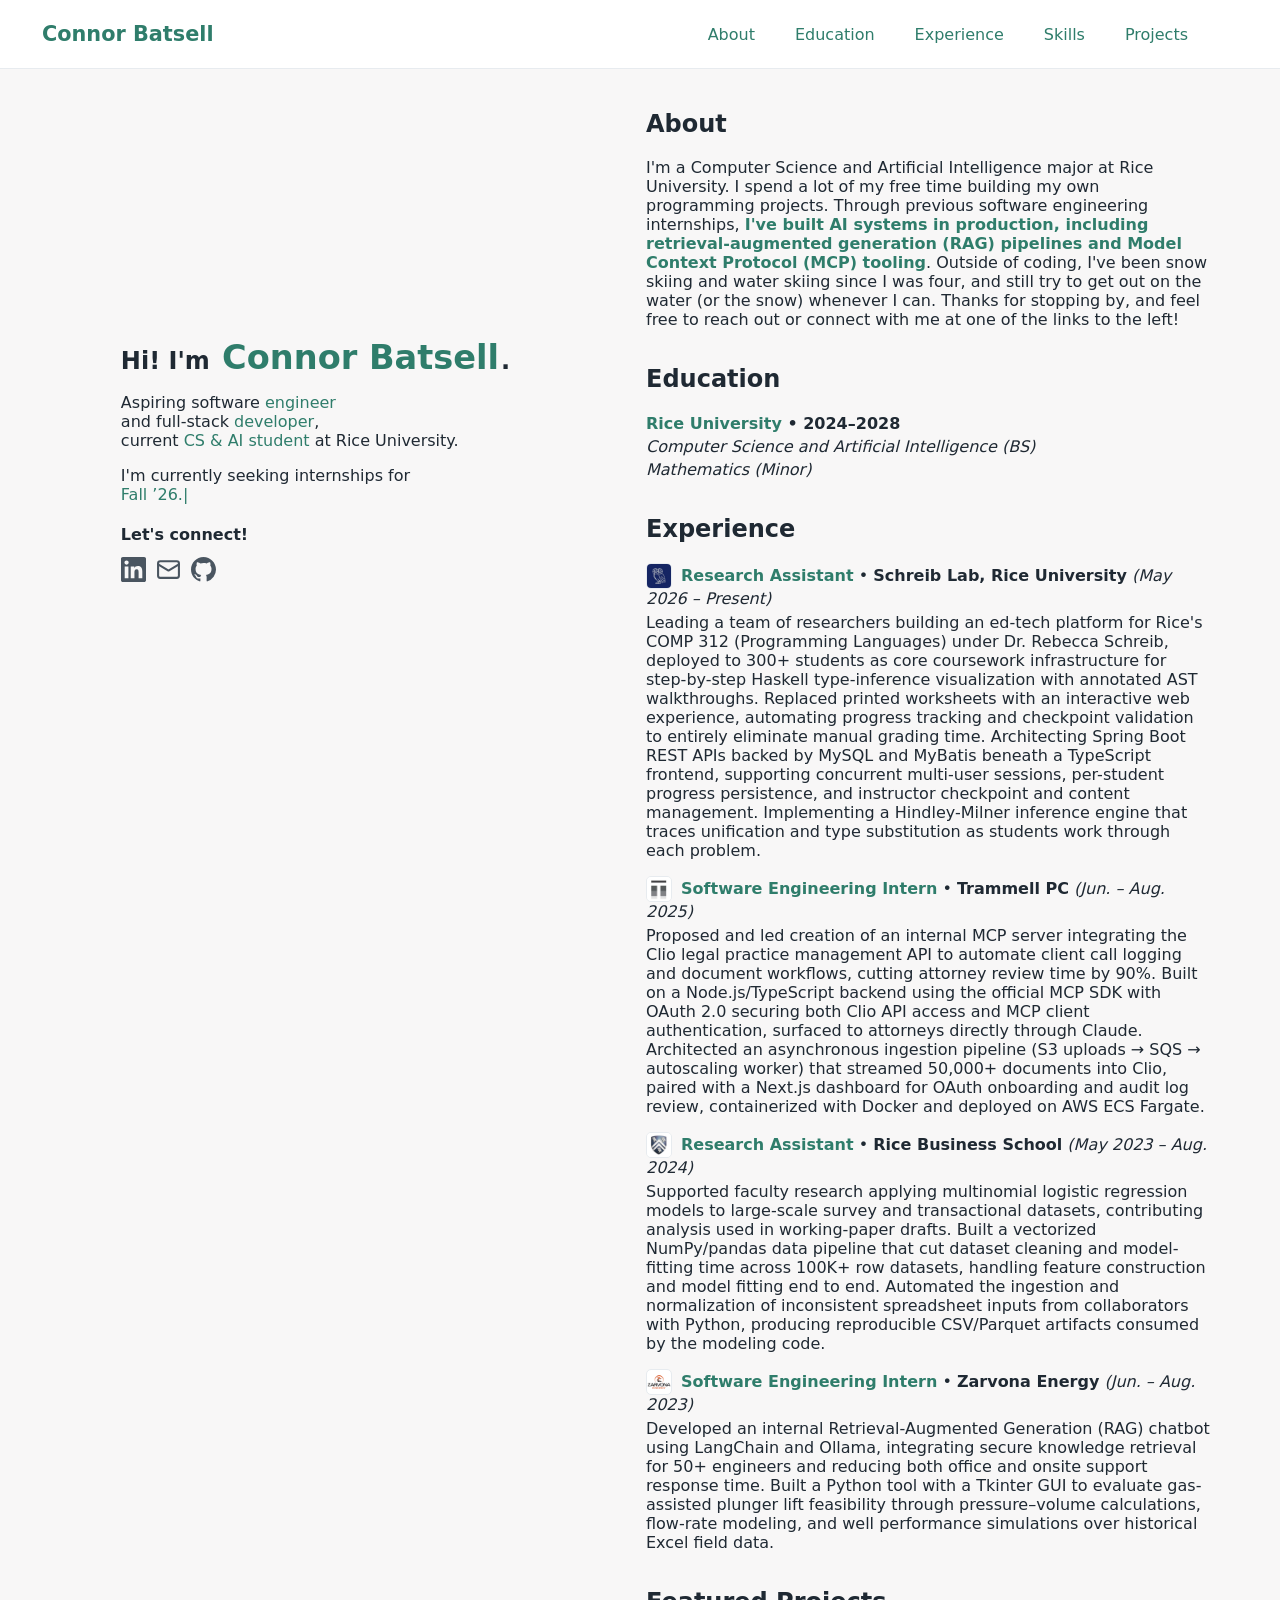
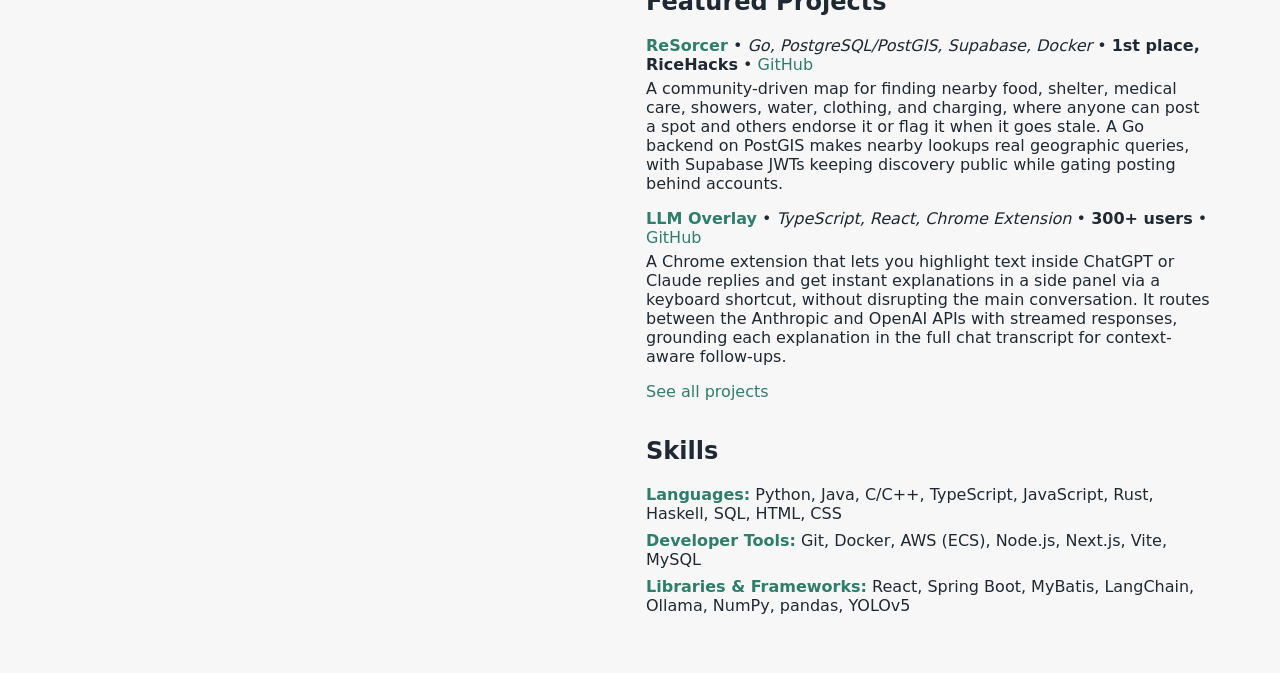
==== commit 82e91c80: "Tighten project descriptions; feature ReSorcer with RiceHacks win" ====
--- a/index.html
+++ b/index.html
@@ -82,11 +82,15 @@
       <section id="featured">
         <h2>Featured Projects</h2>
 
+        <h4 class="inline"><span class="primary-bold">ReSorcer</span></h4>
+        <span class="inline"> &bull; <i>Go, PostgreSQL/PostGIS, Supabase, Docker</i> &bull; <span class="bold">1st place, RiceHacks</span> &bull; <a href="https://github.com/ConnorBatsell/ReSorcer" target="_blank" rel="noopener">GitHub</a></span>
+        <p class="desc">A community-driven map for finding nearby food, shelter, medical care, showers, water, clothing, and charging, where anyone can post a spot and others endorse it or flag it when it goes stale. A Go backend on PostGIS makes nearby lookups real geographic queries, with Supabase JWTs keeping discovery public while gating posting behind accounts.</p>
+
         <h4 class="inline"><span class="primary-bold">LLM Overlay</span></h4>
         <span class="inline"> &bull; <i>TypeScript, React, Chrome Extension</i> &bull; <span class="bold">300+ users</span> &bull; <a href="https://github.com/ConnorBatsell/LLMOverlay" target="_blank" rel="noopener">GitHub</a></span>
         <p class="desc">A Chrome extension that lets you highlight text inside ChatGPT or Claude replies and get instant explanations in a side panel via a keyboard shortcut, without disrupting the main conversation. It routes between the Anthropic and OpenAI APIs with streamed responses, grounding each explanation in the full chat transcript for context-aware follow-ups.</p>
 
-        <p><a class="featured-all" href="projects.html">See all projects &rarr;</a></p>
+        <p><a class="featured-all" href="projects.html">See all projects</a></p>
       </section>
 
       <section id="skills">
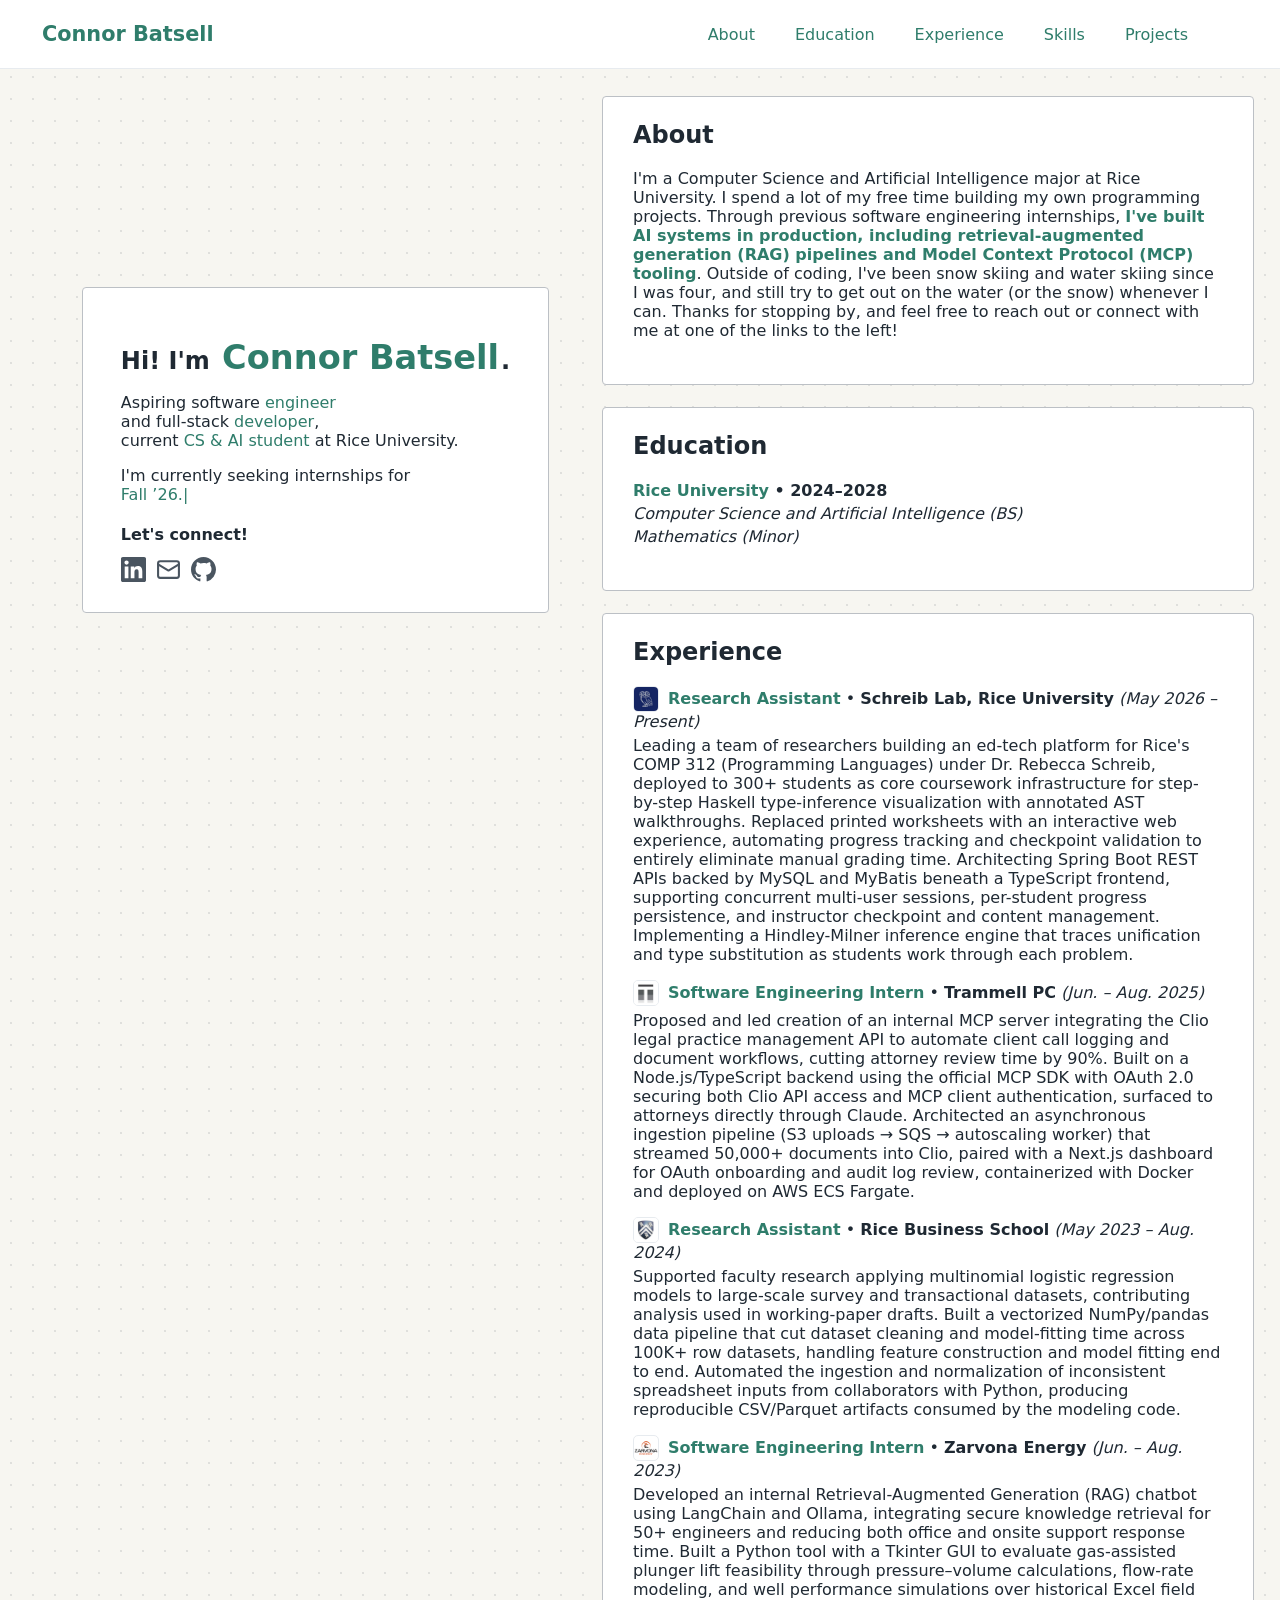
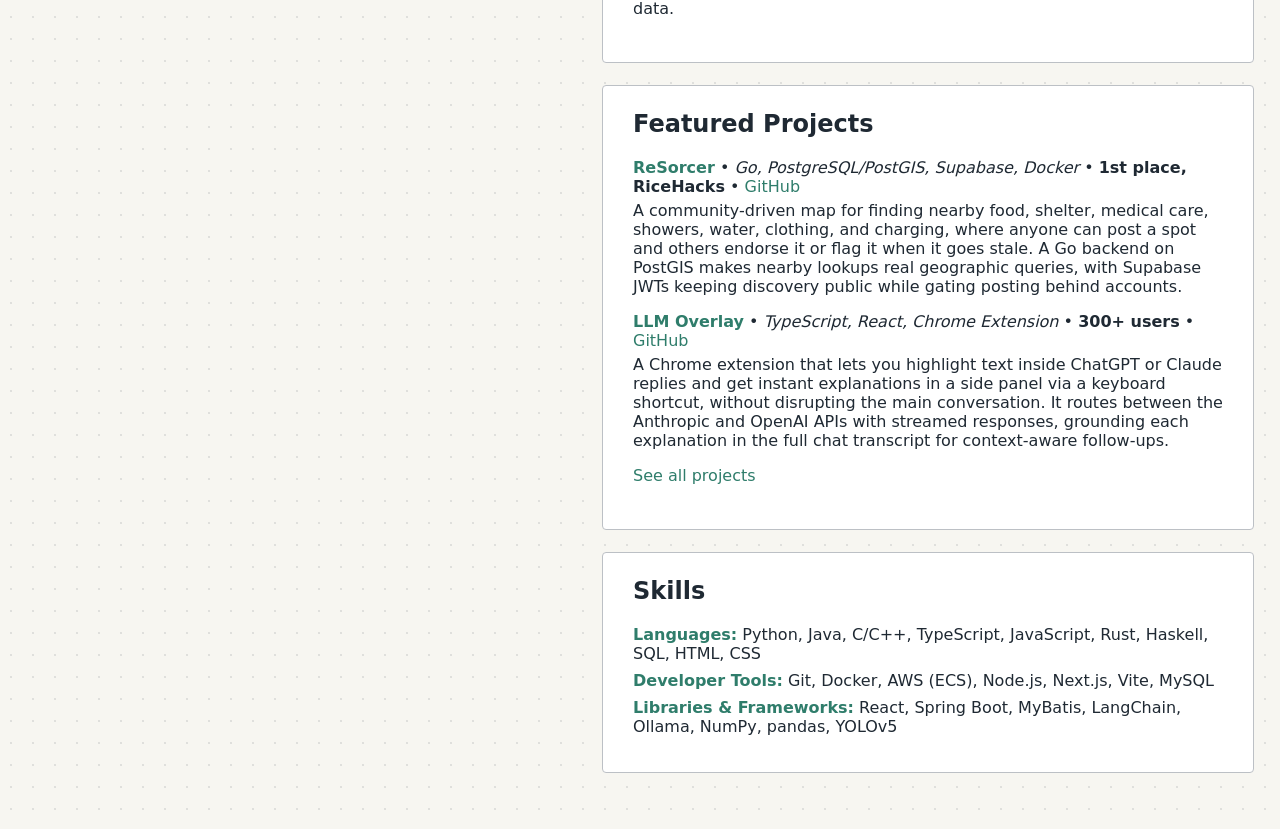
==== commit da5f0ce2: "Add dotted paper background and framed section boxes" ====
--- a/index.html
+++ b/index.html
@@ -5,7 +5,7 @@
   <meta name="viewport" content="width=device-width, initial-scale=1.0" />
   <title>Connor Batsell</title>
   <meta name="description" content="Connor Batsell. Software Engineer. Computer Science and Artificial Intelligence at Rice University." />
-  <link rel="stylesheet" href="style.css?v=2" />
+  <link rel="stylesheet" href="style.css?v=3" />
 </head>
 <body>
   <header class="site-header">
--- a/style.css
+++ b/style.css
@@ -1,12 +1,17 @@
 :root {
   /* Same palette as before — only the coloring differs from Jack's site. */
-  --background-color: #f8f7f7;
+  --background-color: #f7f6f1;
   --header-bg-color: #ffffff;
   --primary-color: #2f7d6b;
   --primary-soft: #e9f4f0;
   --text: #1f2933;
   --muted: #677586;
   --rule: #e7ebef;
+  /* Note-paper dot grid + framed text boxes. */
+  --dot-color: rgba(31, 41, 51, 0.11);
+  --dot-gap: 22px;
+  --box-border: #bcc0c5;
+  --box-bg: #ffffff;
 }
 
 * { box-sizing: border-box; }
@@ -16,7 +21,16 @@
 body {
   font-family: system-ui, -apple-system, BlinkMacSystemFont, 'Segoe UI', Roboto, Oxygen, Ubuntu, Cantarell, 'Open Sans', 'Helvetica Neue', sans-serif;
   background-color: var(--background-color);
+  background-image: radial-gradient(var(--dot-color) 1px, transparent 1.3px);
+  background-size: var(--dot-gap) var(--dot-gap);
   color: var(--text);
+}
+
+/* --- Framed text boxes (note-paper cards) --- */
+.box {
+  border: 1px solid var(--box-border);
+  background: var(--box-bg);
+  border-radius: 4px;
 }
 
 /* --- Fixed header --- */
@@ -86,13 +100,31 @@
 .content {
   flex: 1;
   overflow-y: auto;
-  padding: 0 20px;
+  padding: 96px 26px 56px;
   margin-left: 45%;
 }
 
 section { padding: 50px; }
 
+/* Frame each right-column section as its own fitted box. */
+.content > section {
+  border: 1px solid var(--box-border);
+  background: var(--box-bg);
+  border-radius: 4px;
+  padding: 24px 30px 28px;
+  margin: 0 0 22px;
+}
+.content > section:last-child { margin-bottom: 0; }
+.content > section > h2 { margin-top: 0; }
+
 /* --- Intro panel --- */
+.intro > section {
+  border: 1px solid var(--box-border);
+  background: var(--box-bg);
+  border-radius: 4px;
+  padding: 30px 38px;
+}
+
 .container {
   display: flex;
   align-items: baseline;
@@ -140,11 +172,6 @@
 
 /* --- Right-column content --- */
 .content h2 { color: var(--text); }
-.content #about h2 { margin-top: 60px; }
-.content #education h2,
-.content #experience h2,
-.content #skills h2,
-.content #featured h2 { margin-top: -80px; }
 
 .content p { line-height: normal; }
 
@@ -189,6 +216,18 @@
 
 .page > section { padding: 60px 0 0; }
 .page h2 { color: var(--text); margin-top: 0; }
+
+/* Frame each project as its own fitted box. */
+.proj {
+  border: 1px solid var(--box-border);
+  background: var(--box-bg);
+  border-radius: 4px;
+  padding: 22px 28px 24px;
+  margin: 0 0 20px;
+}
+.proj > h4:first-child { margin-top: 0; }
+.proj .desc:last-child,
+.proj .shots:last-child { margin-bottom: 0; }
 
 .proj-year {
   font-size: 1.15em;
